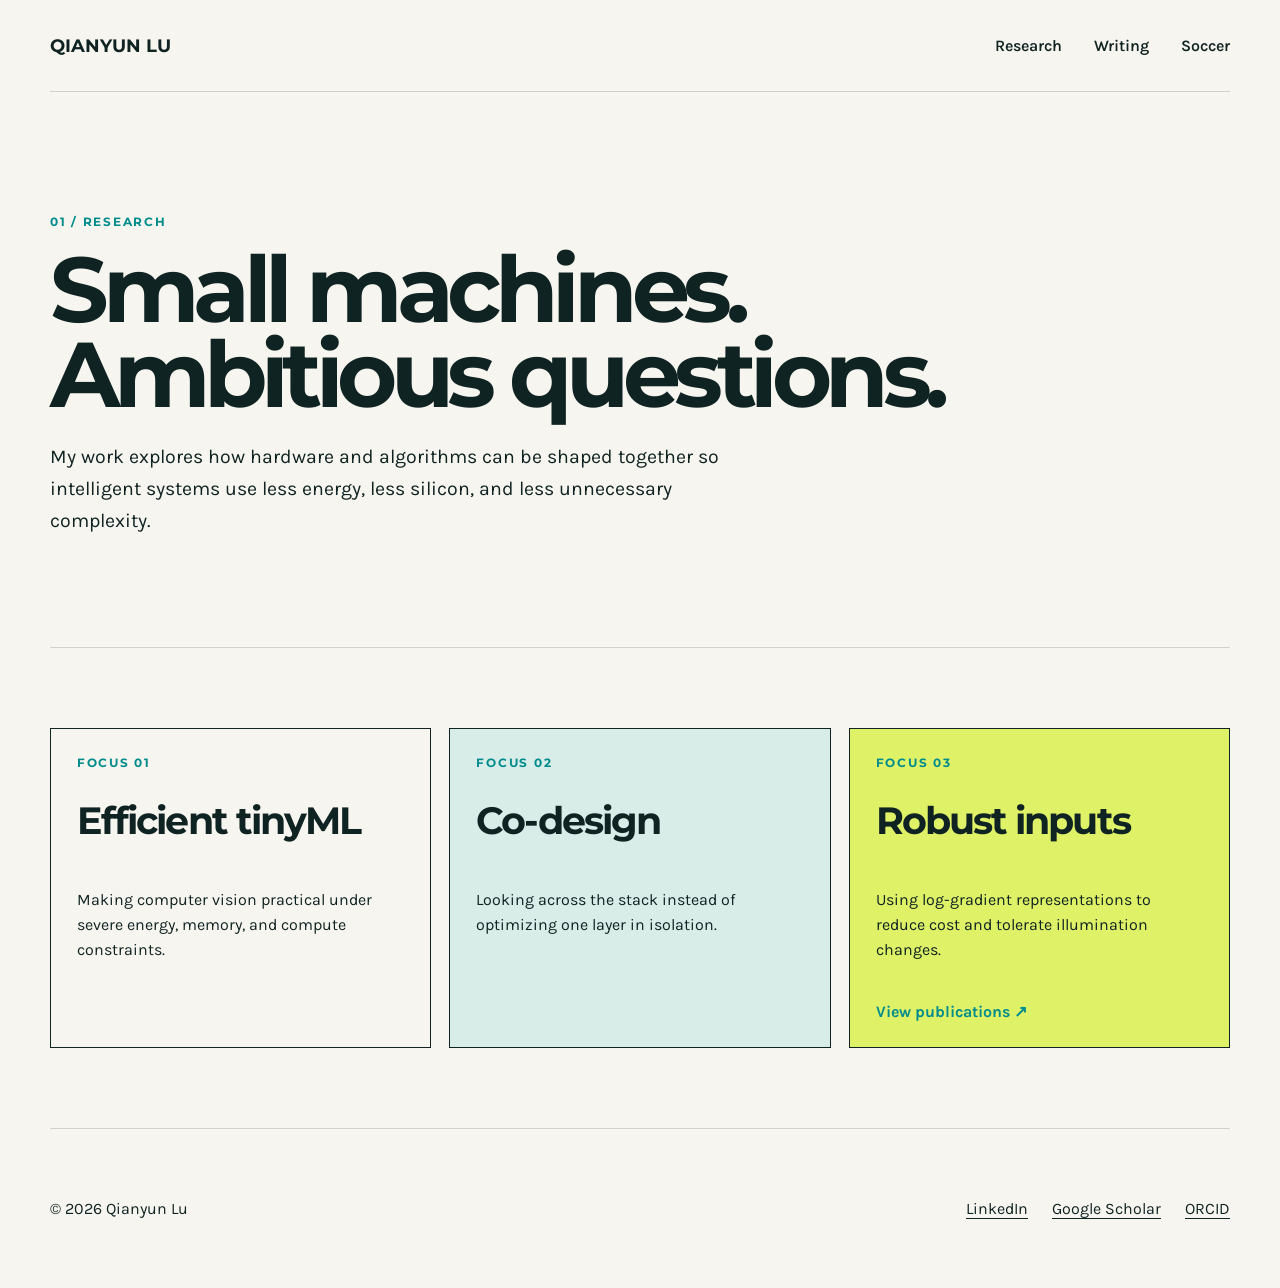
==== research.html @ 02eab87a "Add research.html for personal website" ====
<!doctype html><html lang="en"><head><meta charset="utf-8"><meta name="viewport" content="width=device-width,initial-scale=1"><meta name="theme-color" content="#008c8c"><title>Research — Qianyun Lu</title><link rel="stylesheet" href="style.css"></head><body><header class="header shell"><a class="brand" href="index.html">Qianyun Lu</a><nav class="nav" aria-label="Primary"><a href="research.html">Research</a><a href="writing.html">Writing</a><a href="soccer.html">Soccer</a></nav></header><main><section class="subhero shell"><p class="eyebrow">01 / Research</p><h1>Small machines. Ambitious questions.</h1><p class="lede">My work explores how hardware and algorithms can be shaped together so intelligent systems use less energy, less silicon, and less unnecessary complexity.</p></section><section class="grid3 shell"><article class="item"><span class="eyebrow">Focus 01</span><h2>Efficient tinyML</h2><p>Making computer vision practical under severe energy, memory, and compute constraints.</p></article><article class="item"><span class="eyebrow">Focus 02</span><h2>Co-design</h2><p>Looking across the stack instead of optimizing one layer in isolation.</p></article><article class="item"><span class="eyebrow">Focus 03</span><h2>Robust inputs</h2><p>Using log-gradient representations to reduce cost and tolerate illumination changes.</p><a href="https://scholar.google.com/citations?user=ae3Nc-AAAAAJ&hl=en">View publications ↗</a></article></section></main><footer class="footer shell"><span>© 2026 Qianyun Lu</span><div><a href="https://www.linkedin.com/in/savy-lu-20770816b/">LinkedIn</a><a href="https://scholar.google.com/citations?user=ae3Nc-AAAAAJ&hl=en">Google Scholar</a><a href="https://orcid.org/0000-0002-0466-5072">ORCID</a></div></footer></body></html>
---- style.css ----
@import url('https://fonts.googleapis.com/css2?family=Karla:wght@400;500;600;700&family=Montserrat:wght@500;600;700&display=swap');
:root{--green:#008c8c;--ink:#102323;--paper:#f7f5ef;--mint:#d8ece8;--lime:#dff267;--line:rgba(16,35,35,.17)}*{box-sizing:border-box}body{margin:0;background:var(--paper);color:var(--ink);font-family:Karla,sans-serif}a{color:inherit;text-decoration:none}.shell{width:min(1180px,calc(100% - 48px));margin:auto}.header{height:92px;display:flex;align-items:center;justify-content:space-between;border-bottom:1px solid var(--line)}.brand{font:700 1.15rem Montserrat,sans-serif;text-transform:uppercase}.nav{display:flex;gap:32px;font-weight:600}.hero{min-height:670px;display:grid;grid-template-columns:1.25fr .75fr;align-items:center;gap:64px;padding:70px 0}.eyebrow{color:var(--green);font:700 .78rem Montserrat,sans-serif;letter-spacing:.14em;text-transform:uppercase}h1{max-width:900px;margin:18px 0 24px;font:700 clamp(3.5rem,7.2vw,7rem)/.92 Montserrat,sans-serif;letter-spacing:-.07em}.lede{max-width:720px;font-size:1.22rem;line-height:1.65}.actions{display:flex;gap:22px;align-items:center;margin-top:34px}.button{display:inline-flex;min-height:48px;align-items:center;padding:0 24px;background:var(--green);color:white;font-weight:700}.text{font-weight:700;border-bottom:2px solid}.mark{position:relative;aspect-ratio:1;display:grid;place-items:center}.core{width:42%;aspect-ratio:1;display:grid;place-items:center;border-radius:50%;background:var(--green);color:white;font:700 4rem Montserrat,sans-serif;box-shadow:18px 18px 0 var(--lime)}.orbit{position:absolute;inset:9%;border:1px solid var(--green);border-radius:50%}.orbit.alt{inset:0 19%;transform:rotate(58deg);border-style:dashed}.cards{display:grid;grid-template-columns:repeat(3,1fr);border:1px solid}.card{min-height:390px;padding:28px;display:flex;flex-direction:column;justify-content:space-between;border-right:1px solid}.card:last-child{border:0}.card:nth-child(2){background:var(--mint)}.card:nth-child(3){background:var(--lime)}.card h2,.item h2{font:700 clamp(1.8rem,3vw,3rem)/1 Montserrat,sans-serif;letter-spacing:-.05em}.arrow{align-self:flex-end;color:var(--green);font-size:2rem}.subhero{padding:110px 0 90px;border-bottom:1px solid var(--line)}.grid3{display:grid;grid-template-columns:repeat(3,1fr);gap:18px;padding:80px 0}.item{min-height:320px;padding:26px;border:1px solid;display:flex;flex-direction:column}.item:nth-child(2){background:var(--mint)}.item:nth-child(3){background:var(--lime)}.item p{line-height:1.55}.item a{margin-top:auto;color:var(--green);font-weight:700}.gallery{display:grid;grid-template-columns:.72fr 1.28fr;gap:24px;padding:80px 0;align-items:end}.gallery img{display:block;width:100%;height:560px;object-fit:cover}.gallery figure:first-child img{height:440px}.gallery figure{margin:0}.gallery figcaption{padding:13px 0;font-weight:600}.manifesto{background:var(--green);color:white;padding:54px;margin-bottom:90px}.manifesto p{margin:4px 0;font:600 clamp(2rem,4.5vw,4.8rem)/1.1 Montserrat,sans-serif;letter-spacing:-.055em}.footer{min-height:160px;display:flex;align-items:center;justify-content:space-between;border-top:1px solid var(--line)}.footer div{display:flex;gap:24px}.footer a{text-decoration:underline;text-underline-offset:4px}@media(max-width:800px){.hero,.cards,.grid3,.gallery{grid-template-columns:1fr}.hero{min-height:auto}.mark{width:min(360px,85vw);justify-self:center}.card{border-right:0;border-bottom:1px solid}.gallery img,.gallery figure:first-child img{height:auto}}@media(max-width:520px){.shell{width:min(100% - 28px,1180px)}.header{height:auto;padding:24px 0;flex-direction:column;align-items:flex-start;gap:18px}.nav{width:100%;gap:12px;justify-content:space-between}h1{font-size:3.25rem}.footer{padding:40px 0;align-items:flex-start;flex-direction:column;gap:25px}.footer div{flex-wrap:wrap}}
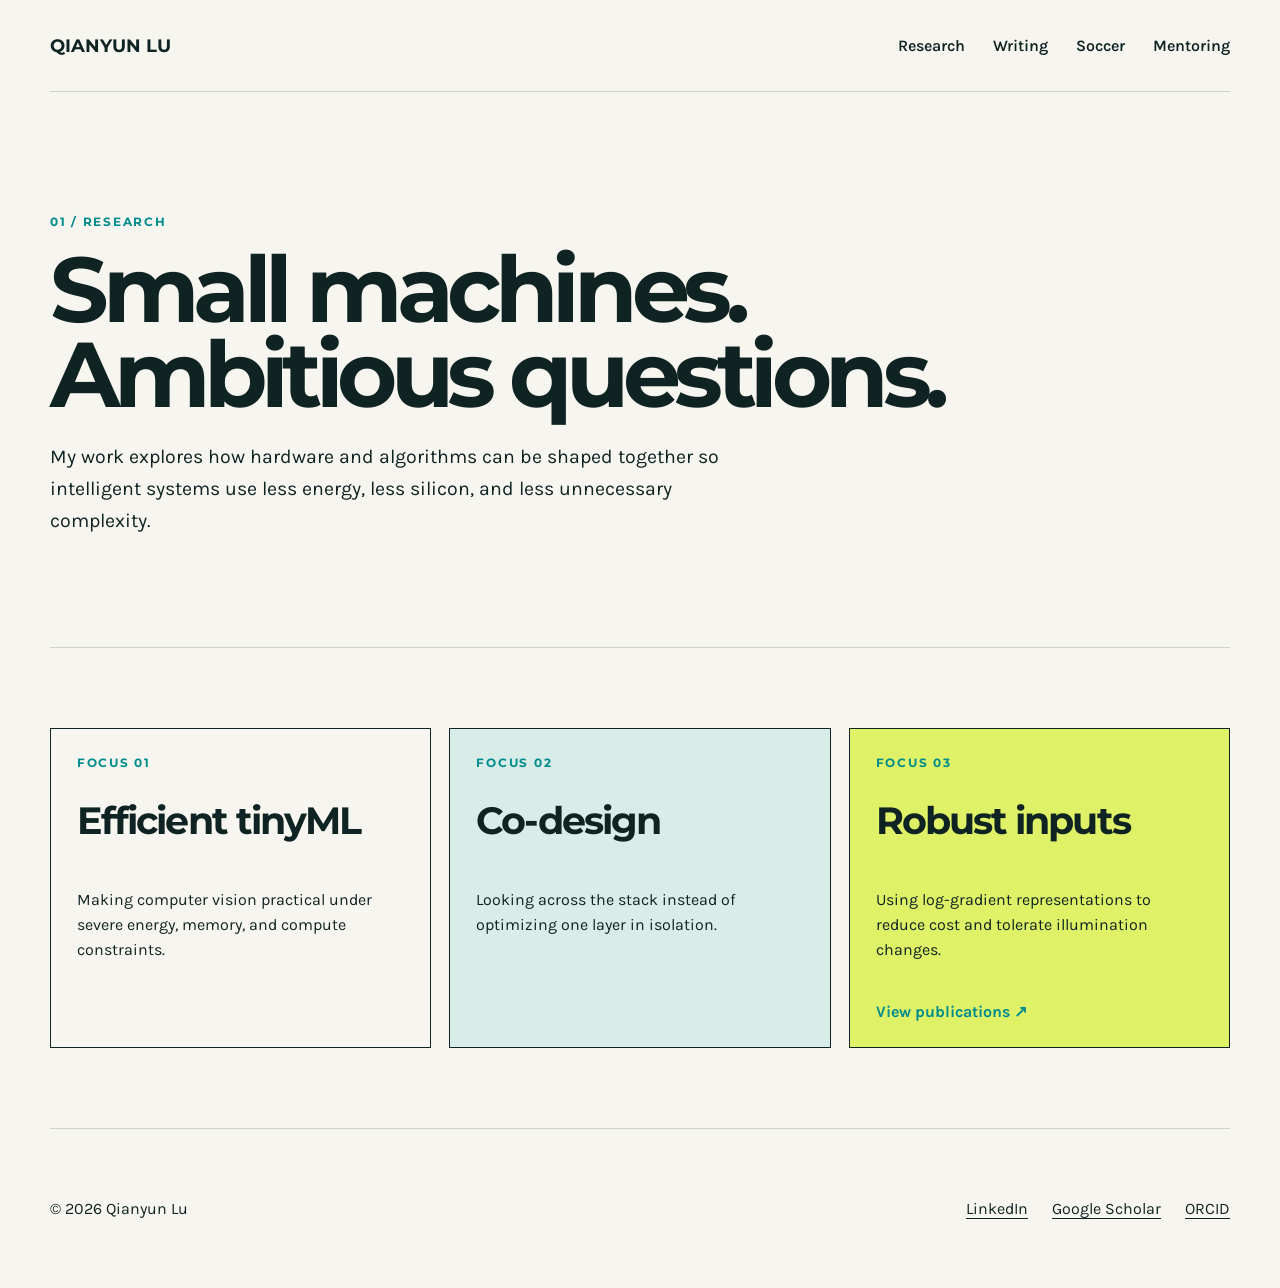
==== commit 496d2e53: "Add mentoring pages and migrate writing archive" ====
--- a/research.html
+++ b/research.html
@@ -1 +1,2 @@
-<!doctype html><html lang="en"><head><meta charset="utf-8"><meta name="viewport" content="width=device-width,initial-scale=1"><meta name="theme-color" content="#008c8c"><title>Research — Qianyun Lu</title><link rel="stylesheet" href="style.css"></head><body><header class="header shell"><a class="brand" href="index.html">Qianyun Lu</a><nav class="nav" aria-label="Primary"><a href="research.html">Research</a><a href="writing.html">Writing</a><a href="soccer.html">Soccer</a></nav></header><main><section class="subhero shell"><p class="eyebrow">01 / Research</p><h1>Small machines. Ambitious questions.</h1><p class="lede">My work explores how hardware and algorithms can be shaped together so intelligent systems use less energy, less silicon, and less unnecessary complexity.</p></section><section class="grid3 shell"><article class="item"><span class="eyebrow">Focus 01</span><h2>Efficient tinyML</h2><p>Making computer vision practical under severe energy, memory, and compute constraints.</p></article><article class="item"><span class="eyebrow">Focus 02</span><h2>Co-design</h2><p>Looking across the stack instead of optimizing one layer in isolation.</p></article><article class="item"><span class="eyebrow">Focus 03</span><h2>Robust inputs</h2><p>Using log-gradient representations to reduce cost and tolerate illumination changes.</p><a href="https://scholar.google.com/citations?user=ae3Nc-AAAAAJ&hl=en">View publications ↗</a></article></section></main><footer class="footer shell"><span>© 2026 Qianyun Lu</span><div><a href="https://www.linkedin.com/in/savy-lu-20770816b/">LinkedIn</a><a href="https://scholar.google.com/citations?user=ae3Nc-AAAAAJ&hl=en">Google Scholar</a><a href="https://orcid.org/0000-0002-0466-5072">ORCID</a></div></footer></body></html>+<!doctype html>
+<html lang="en"><head><meta charset="utf-8"><meta name="viewport" content="width=device-width,initial-scale=1"><meta name="theme-color" content="#008c8c"><title>Research — Qianyun Lu</title><link rel="stylesheet" href="style.css"></head><body><header class="header shell"><a class="brand" href="index.html">Qianyun Lu</a><nav class="nav" aria-label="Primary"><a href="research.html">Research</a><a href="writing.html">Writing</a><a href="soccer.html">Soccer</a><a href="mentoring.html">Mentoring</a></nav></header><main><section class="subhero shell"><p class="eyebrow">01 / Research</p><h1>Small machines. Ambitious questions.</h1><p class="lede">My work explores how hardware and algorithms can be shaped together so intelligent systems use less energy, less silicon, and less unnecessary complexity.</p></section><section class="grid3 shell"><article class="item"><span class="eyebrow">Focus 01</span><h2>Efficient tinyML</h2><p>Making computer vision practical under severe energy, memory, and compute constraints.</p></article><article class="item"><span class="eyebrow">Focus 02</span><h2>Co-design</h2><p>Looking across the stack instead of optimizing one layer in isolation.</p></article><article class="item"><span class="eyebrow">Focus 03</span><h2>Robust inputs</h2><p>Using log-gradient representations to reduce cost and tolerate illumination changes.</p><a href="https://scholar.google.com/citations?user=ae3Nc-AAAAAJ&hl=en">View publications ↗</a></article></section></main><footer class="footer shell"><span>© 2026 Qianyun Lu</span><div><a href="https://www.linkedin.com/in/savy-lu-20770816b/">LinkedIn</a><a href="https://scholar.google.com/citations?user=ae3Nc-AAAAAJ&hl=en">Google Scholar</a><a href="https://orcid.org/0000-0002-0466-5072">ORCID</a></div></footer></body></html>
--- a/style.css
+++ b/style.css
@@ -1,2 +1,2 @@
 @import url('https://fonts.googleapis.com/css2?family=Karla:wght@400;500;600;700&family=Montserrat:wght@500;600;700&display=swap');
-:root{--green:#008c8c;--ink:#102323;--paper:#f7f5ef;--mint:#d8ece8;--lime:#dff267;--line:rgba(16,35,35,.17)}*{box-sizing:border-box}body{margin:0;background:var(--paper);color:var(--ink);font-family:Karla,sans-serif}a{color:inherit;text-decoration:none}.shell{width:min(1180px,calc(100% - 48px));margin:auto}.header{height:92px;display:flex;align-items:center;justify-content:space-between;border-bottom:1px solid var(--line)}.brand{font:700 1.15rem Montserrat,sans-serif;text-transform:uppercase}.nav{display:flex;gap:32px;font-weight:600}.hero{min-height:670px;display:grid;grid-template-columns:1.25fr .75fr;align-items:center;gap:64px;padding:70px 0}.eyebrow{color:var(--green);font:700 .78rem Montserrat,sans-serif;letter-spacing:.14em;text-transform:uppercase}h1{max-width:900px;margin:18px 0 24px;font:700 clamp(3.5rem,7.2vw,7rem)/.92 Montserrat,sans-serif;letter-spacing:-.07em}.lede{max-width:720px;font-size:1.22rem;line-height:1.65}.actions{display:flex;gap:22px;align-items:center;margin-top:34px}.button{display:inline-flex;min-height:48px;align-items:center;padding:0 24px;background:var(--green);color:white;font-weight:700}.text{font-weight:700;border-bottom:2px solid}.mark{position:relative;aspect-ratio:1;display:grid;place-items:center}.core{width:42%;aspect-ratio:1;display:grid;place-items:center;border-radius:50%;background:var(--green);color:white;font:700 4rem Montserrat,sans-serif;box-shadow:18px 18px 0 var(--lime)}.orbit{position:absolute;inset:9%;border:1px solid var(--green);border-radius:50%}.orbit.alt{inset:0 19%;transform:rotate(58deg);border-style:dashed}.cards{display:grid;grid-template-columns:repeat(3,1fr);border:1px solid}.card{min-height:390px;padding:28px;display:flex;flex-direction:column;justify-content:space-between;border-right:1px solid}.card:last-child{border:0}.card:nth-child(2){background:var(--mint)}.card:nth-child(3){background:var(--lime)}.card h2,.item h2{font:700 clamp(1.8rem,3vw,3rem)/1 Montserrat,sans-serif;letter-spacing:-.05em}.arrow{align-self:flex-end;color:var(--green);font-size:2rem}.subhero{padding:110px 0 90px;border-bottom:1px solid var(--line)}.grid3{display:grid;grid-template-columns:repeat(3,1fr);gap:18px;padding:80px 0}.item{min-height:320px;padding:26px;border:1px solid;display:flex;flex-direction:column}.item:nth-child(2){background:var(--mint)}.item:nth-child(3){background:var(--lime)}.item p{line-height:1.55}.item a{margin-top:auto;color:var(--green);font-weight:700}.gallery{display:grid;grid-template-columns:.72fr 1.28fr;gap:24px;padding:80px 0;align-items:end}.gallery img{display:block;width:100%;height:560px;object-fit:cover}.gallery figure:first-child img{height:440px}.gallery figure{margin:0}.gallery figcaption{padding:13px 0;font-weight:600}.manifesto{background:var(--green);color:white;padding:54px;margin-bottom:90px}.manifesto p{margin:4px 0;font:600 clamp(2rem,4.5vw,4.8rem)/1.1 Montserrat,sans-serif;letter-spacing:-.055em}.footer{min-height:160px;display:flex;align-items:center;justify-content:space-between;border-top:1px solid var(--line)}.footer div{display:flex;gap:24px}.footer a{text-decoration:underline;text-underline-offset:4px}@media(max-width:800px){.hero,.cards,.grid3,.gallery{grid-template-columns:1fr}.hero{min-height:auto}.mark{width:min(360px,85vw);justify-self:center}.card{border-right:0;border-bottom:1px solid}.gallery img,.gallery figure:first-child img{height:auto}}@media(max-width:520px){.shell{width:min(100% - 28px,1180px)}.header{height:auto;padding:24px 0;flex-direction:column;align-items:flex-start;gap:18px}.nav{width:100%;gap:12px;justify-content:space-between}h1{font-size:3.25rem}.footer{padding:40px 0;align-items:flex-start;flex-direction:column;gap:25px}.footer div{flex-wrap:wrap}}+:root{--green:#008c8c;--ink:#102323;--paper:#f7f5ef;--mint:#d8ece8;--lime:#dff267;--line:rgba(16,35,35,.17)}*{box-sizing:border-box}body{margin:0;background:var(--paper);color:var(--ink);font-family:Karla,sans-serif}a{color:inherit;text-decoration:none}.shell{width:min(1180px,calc(100% - 48px));margin:auto}.header{height:92px;display:flex;align-items:center;justify-content:space-between;border-bottom:1px solid var(--line)}.brand{font:700 1.15rem Montserrat,sans-serif;text-transform:uppercase}.nav{display:flex;gap:28px;font-weight:600}.hero{min-height:670px;display:grid;grid-template-columns:1.25fr .75fr;align-items:center;gap:64px;padding:70px 0}.eyebrow{color:var(--green);font:700 .78rem Montserrat,sans-serif;letter-spacing:.14em;text-transform:uppercase}h1{max-width:900px;margin:18px 0 24px;font:700 clamp(3.5rem,7.2vw,7rem)/.92 Montserrat,sans-serif;letter-spacing:-.07em}.lede{max-width:720px;font-size:1.22rem;line-height:1.65}.actions{display:flex;gap:22px;align-items:center;margin-top:34px}.button{display:inline-flex;min-height:48px;align-items:center;padding:0 24px;background:var(--green);color:white;font-weight:700}.text{font-weight:700;border-bottom:2px solid}.mark{position:relative;aspect-ratio:1;display:grid;place-items:center}.core{width:42%;aspect-ratio:1;display:grid;place-items:center;border-radius:50%;background:var(--green);color:white;font:700 4rem Montserrat,sans-serif;box-shadow:18px 18px 0 var(--lime)}.orbit{position:absolute;inset:9%;border:1px solid var(--green);border-radius:50%}.orbit.alt{inset:0 19%;transform:rotate(58deg);border-style:dashed}.cards{display:grid;grid-template-columns:repeat(2,1fr);border:1px solid}.card{min-height:390px;padding:28px;display:flex;flex-direction:column;justify-content:space-between;border-right:1px solid}.card:nth-child(2n){border-right:0}.card:nth-child(-n+2){border-bottom:1px solid}.card:nth-child(2){background:var(--mint)}.card:nth-child(3){background:var(--lime)}.card h2,.item h2,.mentor-card h2,.resource-card h2{font:700 clamp(1.8rem,3vw,3rem)/1 Montserrat,sans-serif;letter-spacing:-.05em}.arrow{align-self:flex-end;color:var(--green);font-size:2rem}.subhero{padding:110px 0 90px;border-bottom:1px solid var(--line)}.grid3,.mentor-grid{display:grid;grid-template-columns:repeat(3,1fr);gap:18px;padding:80px 0}.item,.mentor-card{min-height:320px;padding:26px;border:1px solid;display:flex;flex-direction:column}.item:nth-child(2),.mentor-card:nth-child(2){background:var(--mint)}.item:nth-child(3),.mentor-card:nth-child(3){background:var(--lime)}.item p,.mentor-card p{line-height:1.55}.item a{margin-top:auto;color:var(--green);font-weight:700}.gallery{display:grid;grid-template-columns:.72fr 1.28fr;gap:24px;padding:80px 0;align-items:end}.gallery img{display:block;width:100%;height:560px;object-fit:cover}.gallery figure:first-child img{height:440px}.gallery figure{margin:0}.gallery figcaption{padding:13px 0;font-weight:600}.manifesto{background:var(--green);color:white;padding:54px;margin-bottom:90px}.manifesto p{margin:4px 0;font:600 clamp(2rem,4.5vw,4.8rem)/1.1 Montserrat,sans-serif;letter-spacing:-.055em}.template-label{display:inline-block;align-self:flex-start;padding:6px 9px;background:var(--ink);color:white;font-size:.75rem;font-weight:700;letter-spacing:.08em;text-transform:uppercase}.mentor-card p{margin-top:auto;color:rgba(16,35,35,.72)}.resource-grid{display:grid;grid-template-columns:repeat(2,1fr);gap:18px;padding-bottom:110px}.resource-card{min-height:250px;padding:28px;border:1px solid;display:flex;flex-direction:column}.resource-card:nth-child(2){background:var(--mint)}.resource-card .arrow{margin-top:auto}.template-section{padding:76px 0 110px}.back{display:block;margin-bottom:44px;color:var(--green);font-weight:700}.prompt-list{display:grid;gap:1px;margin-top:34px;background:var(--ink);border:1px solid}.prompt-list article{background:var(--paper);padding:26px}.prompt-list h3{margin:0 0 8px;font:700 1.25rem Montserrat,sans-serif}.prompt-list p{margin:0;color:rgba(16,35,35,.72);line-height:1.6}.article-shell{width:min(780px,calc(100% - 48px));margin:auto;padding:88px 0 120px}.article-header{margin-bottom:54px;padding-bottom:34px;border-bottom:1px solid var(--line)}.article-header h1{font-size:clamp(3rem,7vw,5.6rem)}.article-meta{display:flex;gap:16px;color:var(--green);font-weight:700}.article-body{font-size:1.15rem;line-height:1.78}.article-body p{margin:0 0 1.6em}.article-body blockquote{margin:44px 0;padding:4px 0 4px 28px;border-left:4px solid var(--green);font:600 1.35rem/1.55 Montserrat,sans-serif}.article-photo{margin:50px 0}.article-photo img{display:block;width:100%;max-height:720px;object-fit:cover}.article-photo-grid{display:grid;grid-template-columns:repeat(2,1fr);gap:14px}.article-photo-grid img{height:430px}.article-photo figcaption{margin-top:10px;color:rgba(16,35,35,.72)}.footer{min-height:160px;display:flex;align-items:center;justify-content:space-between;border-top:1px solid var(--line)}.footer div{display:flex;gap:24px}.footer a{text-decoration:underline;text-underline-offset:4px}@media(max-width:800px){.hero,.cards,.grid3,.mentor-grid,.resource-grid,.gallery{grid-template-columns:1fr}.hero{min-height:auto}.mark{width:min(360px,85vw);justify-self:center}.card{border-right:0;border-bottom:1px solid}.gallery img,.gallery figure:first-child img{height:auto}}@media(max-width:520px){.shell,.article-shell{width:min(100% - 28px,1180px)}.header{height:auto;padding:24px 0;flex-direction:column;align-items:flex-start;gap:18px}.nav{width:100%;gap:12px;justify-content:space-between;flex-wrap:wrap}h1{font-size:3.25rem}.article-photo-grid{grid-template-columns:1fr}.article-photo-grid img{height:auto}.footer{padding:40px 0;align-items:flex-start;flex-direction:column;gap:25px}.footer div{flex-wrap:wrap}}
